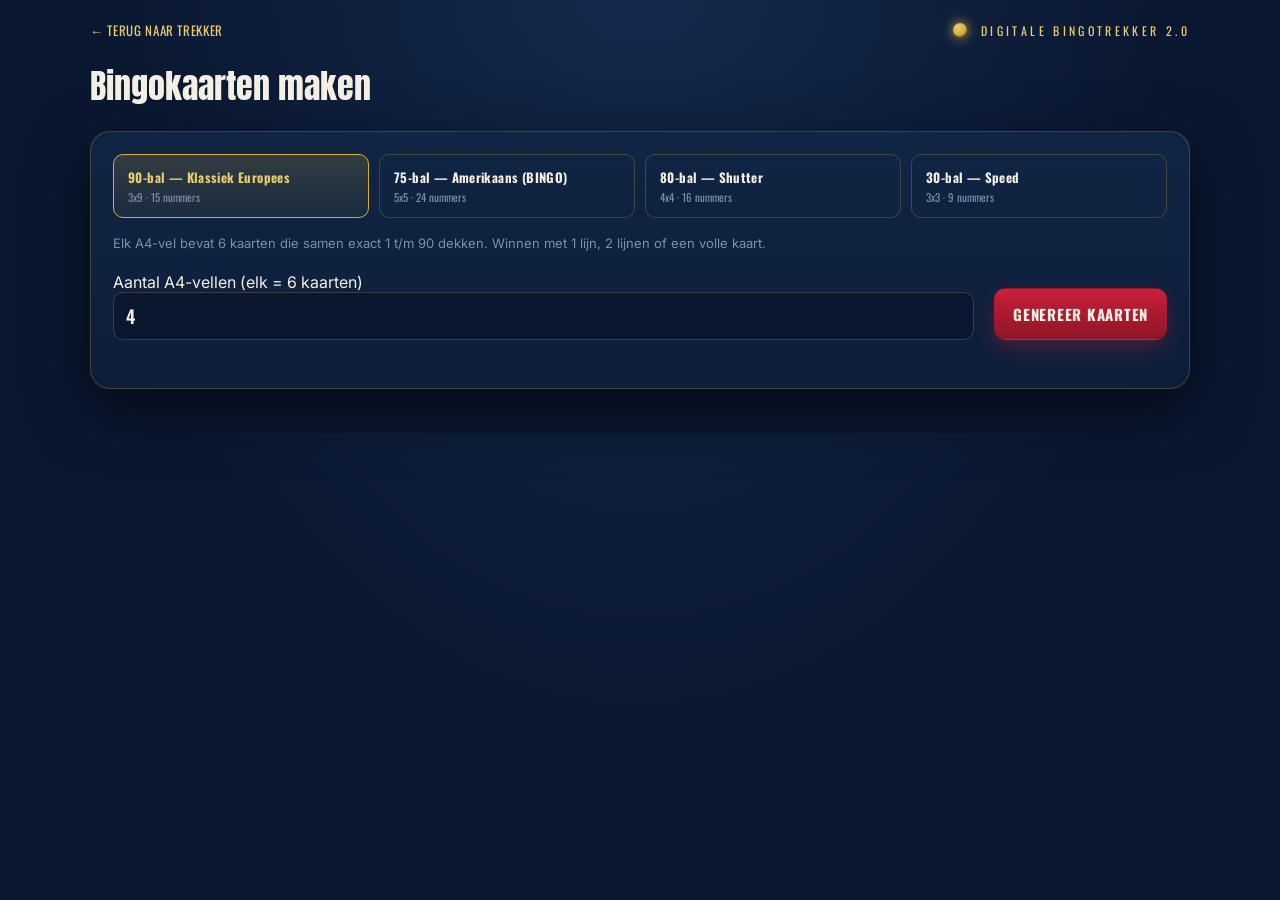
==== bingo-test/cards.html @ 28cbfa83 "Test-update: checker reset-knop + nieuwe print-layout 90-vel" ====
<!DOCTYPE html>
<html lang="nl">
<head>
<meta charset="UTF-8">
<meta name="viewport" content="width=device-width, initial-scale=1.0, viewport-fit=cover">
<title>Bingokaarten maken</title>
<link rel="preconnect" href="https://fonts.googleapis.com">
<link href="https://fonts.googleapis.com/css2?family=Anton&family=Inter:wght@400;600;700;800&family=Oswald:wght@500;600;700&display=swap" rel="stylesheet">
<link rel="stylesheet" href="style.css">
<script src="bingo-common.js"></script>
<script src="vendor-qrcode.min.js"></script>
<style>
  body{ padding: 20px; }
  .wrap{ max-width: 1100px; margin: 0 auto; }
  .topbar{ display:flex; align-items:center; justify-content:space-between; margin-bottom:20px; flex-wrap:wrap; gap:10px; }
  .back-link{ color:var(--gold-soft); font-family:'Oswald',sans-serif; font-size:13px; text-decoration:none; letter-spacing:0.05em; text-transform:uppercase; }
  h1{ font-size: clamp(24px,4vw,34px); margin: 10px 0 20px 0; }

  .gen-panel{ padding:22px; margin-bottom:24px; }
  .variant-row{ display:flex; gap:10px; flex-wrap:wrap; margin-bottom:16px; }
  .variant-btn{
    flex:1; min-width:150px; text-align:left; padding:12px 14px; border-radius:10px;
    border:1px solid var(--line); background:transparent; color:var(--cream); cursor:pointer;
    font-family:'Oswald',sans-serif;
  }
  .variant-btn .v-title{ font-weight:700; font-size:13px; letter-spacing:0.03em; }
  .variant-btn .v-sub{ font-size:11px; color:var(--muted); margin-top:2px; }
  .variant-btn.active{ border-color: var(--gold); background: linear-gradient(180deg, rgba(212,175,55,0.18), rgba(212,175,55,0.05)); }
  .variant-btn.active .v-title{ color: var(--gold-soft); }
  .variant-desc{ font-size:13px; color:var(--muted); font-family:'Inter',sans-serif; margin-bottom:18px; line-height:1.5; }

  .gen-row{ display:flex; gap:20px; flex-wrap:wrap; align-items:flex-end; }
  .gen-field{ flex:1; min-width:160px; }
  .gen-field input{ width:100%; }
  .gen-error{ color:#ff8484; font-size:13px; margin-top:10px; min-height:16px; }

  .actions-row{ display:flex; gap:12px; flex-wrap:wrap; margin-bottom:24px; align-items:center; }

  /* Strip = 1 A4-vel */
  .strip-block{ margin-bottom:34px; }
  .strip-title{
    font-family:'Oswald', sans-serif; font-weight:700; font-size:13px; letter-spacing:0.08em; text-transform:uppercase;
    color: var(--gold-soft); margin-bottom:12px;
  }
  .strip-grid{ display:grid; grid-template-columns: repeat(auto-fill, minmax(240px, 1fr)); gap:16px; }

  .strip-qr-header{
    background:#fff; border-radius:12px; padding:14px 18px;
    display:flex; align-items:center; gap:16px;
    box-shadow: 0 10px 24px rgba(0,0,0,0.35);
    margin-bottom:16px;
  }
  .strip-qr-wrap{ flex-shrink:0; line-height:0; }
  .strip-qr-wrap canvas{ display:block; }
  .strip-qr-label{
    font-family:'Oswald',sans-serif; font-weight:600; font-size:13px; color:#0a1730; line-height:1.4;
  }
  .strip-qr-label strong{ font-family:'Anton',sans-serif; font-size:22px; letter-spacing:0.05em; color:#8f1526; }

  .bingo-card{
    background:#fff; color:#0a1730; border-radius:12px; padding:12px;
    box-shadow: 0 10px 24px rgba(0,0,0,0.35);
    width:100%; max-width:100%;
    box-sizing:border-box;
    overflow:hidden;
  }
  .bingo-card .card-label{
    font-family:'Oswald', sans-serif; font-weight:700; font-size:11px; letter-spacing:0.08em; text-transform:uppercase;
    color:#8f1526; margin-bottom:6px; text-align:center;
  }
  .bingo-header-row{ display:grid; gap:0; margin-bottom:0; border-top:1.5px solid #0a1730; border-left:1.5px solid #0a1730; }
  .bingo-header-cell{
    text-align:center; font-family:'Anton',sans-serif; font-size: clamp(11px,1.6vw,15px);
    color:#8f1526; letter-spacing:0.05em; padding:3px 0;
    border-right:1.5px solid #0a1730; border-bottom:1.5px solid #0a1730;
  }
  .bingo-grid{
    display:grid; gap:0;
    border-top:1.5px solid #0a1730; border-left:1.5px solid #0a1730;
    width:100%; box-sizing:border-box;
  }
  .bingo-cell{
    aspect-ratio:1/1; display:flex; align-items:center; justify-content:center;
    border-right:1.5px solid #0a1730; border-bottom:1.5px solid #0a1730;
    background:#fff;
    font-family:'Oswald', sans-serif; font-weight:700; font-size: clamp(9px, 1.4vw, 13px);
    color:#0a1730;
    min-width:0; min-height:0; width:100%; box-sizing:border-box;
    overflow:hidden;
  }
  .bingo-cell.empty{ background:#fff; }
  .bingo-cell.free{ background:#e4d9b8; color:#8f1526; font-size:8px; letter-spacing:0.04em; }
  .bingo-cell.qr{ background:#0a1730; padding:1px; display:flex; align-items:center; justify-content:center; }
  .bingo-cell.qr canvas{ width:100% !important; height:100% !important; max-width:100%; max-height:100%; display:block; }
  .bingo-cell.interactive{ cursor:pointer; user-select:none; transition: transform 0.15s ease, background 0.15s ease, color 0.15s ease; }
  .bingo-cell.interactive:active{ transform: scale(0.9); }
  .bingo-cell.marked{
    background: radial-gradient(circle at 32% 28%, #ff5b6e 0%, #c8203a 55%, #8f1526 100%) !important;
    color:#fff !important;
    box-shadow: inset 0 0 0 2px rgba(255,255,255,0.35), 0 3px 8px rgba(200,32,58,0.45);
    transform: rotate(-3deg) scale(0.96);
  }
  .eu90-card{ padding:14px; }
  .eu90-card .card-label{ font-size:13px; margin-bottom:8px; }
  .eu90-card .bingo-cell{ aspect-ratio: 1/1.2; font-size: clamp(12px, 2vw, 19px); }
  .eu90-card .card-code{ font-size:11.5px; margin-top:9px; }
  .card-qr-footer{ display:flex; justify-content:center; margin-top:8px; }
  .card-qr-footer canvas{ width:56px !important; height:56px !important; }
  .card-code{
    text-align:center; margin-top:7px;
    font-family:'Oswald', sans-serif; font-weight:600; font-size:10.5px; letter-spacing:0.08em;
    color:#7c8fae;
  }
  .card-footer{ display:flex; justify-content:center; margin-top:8px; }
  .card-footer button{
    font-family:'Oswald',sans-serif; font-size:11px; letter-spacing:0.05em; text-transform:uppercase; font-weight:600;
    background:transparent; border:1px solid #c8203a33; color:#8f1526; border-radius:8px; padding:6px 10px; cursor:pointer;
  }

  /* Print-layout: N kaarten per A4 (2 kolommen), 1 vel per pagina */
  .print-page{ display:none; }
  @media print{
    @page{ size: A4; margin: 8mm; }
    body{ background:#fff !important; padding:0 !important; }
    .no-print{ display:none !important; }
    .bingo-card, .bingo-card *{
      -webkit-print-color-adjust: exact !important;
      print-color-adjust: exact !important;
      color-adjust: exact !important;
    }
    .print-page{
      display:grid;
      grid-template-columns: 1fr 1fr;
      grid-auto-rows: 1fr;
      gap: 8mm;
      width: 100%;
      height: 100vh;
      page-break-after: always;
      break-after: page;
      padding: 8mm;
    }
    .print-page .bingo-card{ box-shadow:none; border:1px solid #ccc; break-inside: avoid; }

    .print-page.eu90-page{
      display:flex; flex-direction:column;
      grid-template-columns: none;
      height:100vh; width:100%; padding:8mm; box-sizing:border-box;
    }
    .print-page.eu90-page .strip-qr-header{
      box-shadow:none; border:1px solid #ccc; margin-bottom:5mm; flex-shrink:0;
      align-self:flex-end; width:fit-content;
    }
    .print-card-grid{
      display:flex; flex-direction:column; gap:2mm; flex:1; min-height:0;
    }
    .print-card-row{
      display:flex; align-items:center; gap:3mm; flex:1 1 0; min-height:0;
    }
    .print-card-row .print-row-grid{ flex:1 1 auto; height:100%; display:flex; align-items:center; min-width:0; }
    .print-card-row .print-row-grid .bingo-grid{ height:100%; width:100%; }
    .print-card-row .print-row-grid .bingo-cell{ aspect-ratio:1/1; height:100%; width:auto; }
    .print-card-row .print-row-meta{
      flex:0 0 14mm; display:flex; flex-direction:row; justify-content:center; align-items:center; gap:2mm; height:100%;
    }
    .print-row-label{
      font-family:'Oswald', sans-serif; font-weight:700; font-size:11px; letter-spacing:0.04em; text-transform:uppercase;
      color:#8f1526; writing-mode: vertical-rl; text-orientation:mixed; white-space:nowrap;
    }
    .print-row-code{
      font-family:'Oswald', sans-serif; font-weight:600; font-size:8px; letter-spacing:0.02em;
      color:#7c8fae; writing-mode: vertical-rl; text-orientation:mixed; white-space:nowrap;
    }
  }

  /* Digitale volledig-scherm weergave van 1 kaart */
  #singleView{
    display:none;
    position:fixed; inset:0; z-index:1000;
    background: radial-gradient(ellipse at 50% 0%, #142a4d 0%, var(--navy-deep) 60%);
    align-items:center; justify-content:center; padding: 20px; overflow-y:auto;
  }
  #singleView.active{ display:flex; }
  #singleView .bingo-card{ width:min(420px, 92vw); }
  #singleView .bingo-cell{ font-size: clamp(13px, 3.2vw, 20px); }
  #singleView .card-code{ font-size:13px; margin-top:12px; }
</style>
</head>
<body>

<div class="wrap" id="generatorView">
  <div class="topbar no-print">
    <a href="index.html" class="back-link">&larr; Terug naar trekker</a>
    <div class="brand"><div class="dot"></div><span>Digitale bingotrekker 2.0</span></div>
  </div>
  <h1 class="no-print">Bingokaarten maken</h1>

  <div class="panel gen-panel no-print">
    <div class="variant-row" id="variantRow"></div>
    <div class="variant-desc" id="variantDesc"></div>
    <div class="gen-row">
      <div class="gen-field">
        <label for="countInput" id="countLabelField">Aantal A4-vellen (elk = 6 kaarten)</label>
        <input type="number" id="countInput" value="4" min="1" max="300">
      </div>
      <button class="btn primary" id="generateBtn">Genereer kaarten</button>
    </div>
    <div class="gen-error" id="genError"></div>
  </div>

  <div class="actions-row no-print" id="actionsRow" style="display:none;">
    <button class="btn gold" id="printBtn">Print / download PDF</button>
    <span class="field hint" id="countLabel"></span>
  </div>

  <div id="stripsArea" class="no-print"></div>
  <div id="printArea"></div>
</div>

<div id="singleView">
  <div style="width:min(420px,92vw);">
    <div style="display:flex; justify-content:space-between; align-items:center; margin-bottom:14px; gap:8px;">
      <button class="btn ghost" id="singleClose" style="padding:8px 14px; font-size:12px;">&larr; Sluiten</button>
      <button class="btn ghost" id="clearMarksBtn" style="padding:8px 14px; font-size:12px;">Wis markeringen</button>
      <button class="btn gold" id="singleShare" style="padding:8px 14px; font-size:12px;">Link kopiëren</button>
    </div>
    <div class="bingo-card" id="singleCard"></div>
    <div class="field hint" id="shareHint" style="text-align:center; margin-top:12px;"></div>
  </div>
</div>

<script>
(function(){
  const variantRow = document.getElementById('variantRow');
  const variantDesc = document.getElementById('variantDesc');
  const countLabelField = document.getElementById('countLabelField');
  const countInput = document.getElementById('countInput');
  const generateBtn = document.getElementById('generateBtn');
  const genError = document.getElementById('genError');
  const stripsArea = document.getElementById('stripsArea');
  const printArea = document.getElementById('printArea');
  const actionsRow = document.getElementById('actionsRow');
  const countLabel = document.getElementById('countLabel');
  const printBtn = document.getElementById('printBtn');
  const generatorView = document.getElementById('generatorView');
  const singleView = document.getElementById('singleView');
  const singleCard = document.getElementById('singleCard');
  const singleClose = document.getElementById('singleClose');
  const clearMarksBtn = document.getElementById('clearMarksBtn');
  const singleShare = document.getElementById('singleShare');
  const shareHint = document.getElementById('shareHint');

  let currentVariant = BINGO_VARIANTS[DEFAULT_VARIANT_ID];
  let currentSingleCard = null;
  let currentMarks = new Set();

  /* ---------- Variant-keuze ---------- */
  Object.values(BINGO_VARIANTS).forEach(v => {
    const btn = document.createElement('button');
    btn.className = 'variant-btn' + (v.id === currentVariant.id ? ' active' : '');
    btn.dataset.variant = v.id;
    btn.innerHTML = '<div class="v-title">' + v.label + '</div><div class="v-sub">' + v.rows + 'x' + v.cols + ' \u00b7 ' + v.numbersPerCard + ' nummers</div>';
    btn.onclick = () => selectVariant(v.id);
    variantRow.appendChild(btn);
  });

  function selectVariant(id){
    currentVariant = BINGO_VARIANTS[id];
    variantRow.querySelectorAll('.variant-btn').forEach(b => b.classList.toggle('active', b.dataset.variant === id));
    variantDesc.textContent = currentVariant.description;
    countLabelField.textContent = currentVariant.id === 'eu90'
      ? 'Aantal A4-vellen (elk = 6 kaarten)'
      : 'Aantal kaarten (' + currentVariant.cardsPerPage + ' per A4-vel)';
    const defaultCounts = { eu90: 4, speed30: 12 };
    countInput.value = defaultCounts[currentVariant.id] ?? currentVariant.cardsPerPage;
    stripsArea.innerHTML = ''; printArea.innerHTML = ''; actionsRow.style.display = 'none'; genError.textContent = '';
    try{ localStorage.setItem('bingo2-variant', id); }catch(e){}
  }
  selectVariant(currentVariant.id);

  /* ---------- Kaart-DOM opbouwen ---------- */
  function buildCardDOM(card, globalIndex, variant, interactive){
    const wrap = document.createElement('div');
    wrap.className = 'bingo-card';
    if(variant.id === 'eu90') wrap.classList.add('eu90-card');

    const label = document.createElement('div');
    label.className = 'card-label';
    label.textContent = variant.id === 'eu90'
      ? 'Kaart ' + String(card.ticketIndex + 1).padStart(2, '0')
      : 'Kaart ' + (globalIndex + 1);
    wrap.appendChild(label);

    if(variant.columnLetters){
      const headerRow = document.createElement('div');
      headerRow.className = 'bingo-header-row';
      headerRow.style.gridTemplateColumns = 'repeat(' + variant.cols + ', minmax(0,1fr))';
      variant.columnLetters.forEach(l => {
        const h = document.createElement('div');
        h.className = 'bingo-header-cell';
        h.textContent = l;
        headerRow.appendChild(h);
      });
      wrap.appendChild(headerRow);
    }

    const grid = document.createElement('div');
    grid.className = 'bingo-grid';
    grid.style.gridTemplateColumns = 'repeat(' + variant.cols + ', minmax(0,1fr))';

    for(let r=0;r<variant.rows;r++){
      for(let c=0;c<variant.cols;c++){
        const cell = document.createElement('div');
        const val = card.grid[r][c];

        if(val === 'FREE'){
          cell.className = 'bingo-cell free';
          cell.textContent = 'FREE';
        } else if(val !== null){
          cell.className = 'bingo-cell';
          if(variant.columnColors){ cell.style.boxShadow = 'inset 0 3px 0 ' + variant.columnColors[c]; }
          cell.textContent = val;
          if(interactive){
            cell.classList.add('interactive');
            cell.dataset.number = val;
            cell.addEventListener('click', () => toggleMark(cell));
          }
        } else {
          cell.className = 'bingo-cell empty';
        }
        grid.appendChild(cell);
      }
    }
    wrap.appendChild(grid);

    const codeLine = document.createElement('div');
    codeLine.className = 'card-code';
    codeLine.textContent = 'Code: ' + card.code;
    wrap.appendChild(codeLine);

    if(variant.id !== 'eu90'){
      const qrFooter = document.createElement('div');
      qrFooter.className = 'card-qr-footer';
      const qrCanvas = document.createElement('canvas');
      qrFooter.appendChild(qrCanvas);
      wrap.appendChild(qrFooter);
      QRCode.toCanvas(qrCanvas, encodeCardQR(card), {
        width: 90, margin: 0,
        color: { dark: '#0a1730', light: '#ffffff' }
      }, function(err){ if(err) console.error('QR error:', err); });
    }

    const footer = document.createElement('div');
    footer.className = 'card-footer no-print';
    const viewBtn = document.createElement('button');
    viewBtn.textContent = 'Digitaal bekijken';
    viewBtn.onclick = () => openSingleView(card, globalIndex, variant);
    footer.appendChild(viewBtn);
    wrap.appendChild(footer);

    return wrap;
  }

  /* ---------- 90-bal print: kaarten onder elkaar, rooster + smalle rand met kaartnummer/code ---------- */
  function buildEu90PrintRow(card){
    const row = document.createElement('div');
    row.className = 'print-card-row';

    const gridWrap = document.createElement('div');
    gridWrap.className = 'print-row-grid';
    const grid = document.createElement('div');
    grid.className = 'bingo-grid';
    grid.style.gridTemplateColumns = 'repeat(' + currentVariant.cols + ', minmax(0,1fr))';
    for(let r=0;r<currentVariant.rows;r++){
      for(let c=0;c<currentVariant.cols;c++){
        const cell = document.createElement('div');
        const val = card.grid[r][c];
        if(val === 'FREE'){ cell.className = 'bingo-cell free'; cell.textContent = 'FREE'; }
        else if(val !== null){ cell.className = 'bingo-cell'; cell.textContent = val; }
        else{ cell.className = 'bingo-cell empty'; }
        grid.appendChild(cell);
      }
    }
    gridWrap.appendChild(grid);
    row.appendChild(gridWrap);

    const meta = document.createElement('div');
    meta.className = 'print-row-meta';
    const label = document.createElement('div');
    label.className = 'print-row-label';
    label.textContent = 'Kaart ' + String(card.ticketIndex + 1).padStart(2, '0');
    meta.appendChild(label);
    const code = document.createElement('div');
    code.className = 'print-row-code';
    code.textContent = card.code;
    meta.appendChild(code);
    row.appendChild(meta);

    return row;
  }

  /* ---------- Gedeelde grote QR bovenaan een 90-bal vel ---------- */
  function buildStripHeader(strip){
    const header = document.createElement('div');
    header.className = 'strip-qr-header';

    const qrWrap = document.createElement('div');
    qrWrap.className = 'strip-qr-wrap';
    const canvas = document.createElement('canvas');
    qrWrap.appendChild(canvas);
    header.appendChild(qrWrap);

    const label = document.createElement('div');
    label.className = 'strip-qr-label';
    const seedBody = seedToSafeCode(strip.seed);
    const seedCode = seedBody + checksumChar(seedBody);
    label.innerHTML = 'Scan voor kaart 01\u201306<br><strong>' + seedCode + '</strong>';
    header.appendChild(label);

    QRCode.toCanvas(canvas, encodeStripQR(strip.seed), {
      width: 170, margin: 2,
      color: { dark: '#0a1730', light: '#ffffff' }
    }, function(err){ if(err) console.error('QR error:', err); });

    return header;
  }

  function renderPages(pages){
    stripsArea.innerHTML = '';
    printArea.innerHTML = '';
    let globalIndex = 0;
    let totalCards = 0;

    pages.forEach((pageCards, pi) => {
      totalCards += pageCards.length;

      const block = document.createElement('div');
      block.className = 'strip-block';
      const title = document.createElement('div');
      title.className = 'strip-title';
      title.textContent = 'A4-vel ' + (pi + 1) + ' \u2014 ' + pageCards.length + ' kaart' + (pageCards.length === 1 ? '' : 'en');
      block.appendChild(title);

      const sgrid = document.createElement('div');
      sgrid.className = 'strip-grid';
      pageCards.forEach((card) => {
        sgrid.appendChild(buildCardDOM(card, globalIndex, currentVariant));
        globalIndex++;
      });
      block.appendChild(sgrid);
      stripsArea.appendChild(block);

      const page = document.createElement('div');
      page.className = 'print-page';
      let printIdx = pi * currentVariant.cardsPerPage;
      pageCards.forEach((card) => {
        page.appendChild(buildCardDOM(card, printIdx, currentVariant));
        printIdx++;
      });
      printArea.appendChild(page);
    });

    actionsRow.style.display = totalCards ? 'flex' : 'none';
    countLabel.textContent = pages.length + ' vel' + (pages.length === 1 ? '' : 'len') + ' \u2014 ' + totalCards + ' kaarten totaal';
  }

  /* 90-bal: elk vel heeft 1 gedeelde grote QR bovenaan i.p.v. losse QR's per kaart. */
  function renderEu90Pages(strips){
    stripsArea.innerHTML = '';
    printArea.innerHTML = '';
    let totalCards = 0;

    strips.forEach((strip, pi) => {
      totalCards += strip.tickets.length;

      const block = document.createElement('div');
      block.className = 'strip-block';
      const title = document.createElement('div');
      title.className = 'strip-title';
      title.textContent = 'A4-vel ' + (pi + 1) + ' \u2014 dekt volledig 1 t/m 90';
      block.appendChild(title);
      block.appendChild(buildStripHeader(strip));

      const sgrid = document.createElement('div');
      sgrid.className = 'strip-grid';
      strip.tickets.forEach((card, i) => {
        sgrid.appendChild(buildCardDOM(card, pi * 6 + i, currentVariant));
      });
      block.appendChild(sgrid);
      stripsArea.appendChild(block);

      const page = document.createElement('div');
      page.className = 'print-page eu90-page';
      page.appendChild(buildStripHeader(strip));
      const pgrid = document.createElement('div');
      pgrid.className = 'print-card-grid';
      strip.tickets.forEach((card) => {
        pgrid.appendChild(buildEu90PrintRow(card));
      });
      page.appendChild(pgrid);
      printArea.appendChild(page);
    });

    actionsRow.style.display = totalCards ? 'flex' : 'none';
    countLabel.textContent = strips.length + ' vel' + (strips.length === 1 ? '' : 'len') + ' \u2014 ' + totalCards + ' kaarten totaal';
  }

  generateBtn.onclick = () => {
    const n = parseInt(countInput.value, 10);
    if(!n || n < 1 || n > 300){ genError.textContent = 'Kies een geldig aantal (1 t/m 300).'; return; }
    genError.textContent = '';
    try{
      if(currentVariant.id === 'eu90'){
        const strips = generateStrips(n);
        renderEu90Pages(strips);
      } else {
        const cards = generateCardsForVariant(currentVariant, n);
        const pages = paginateCards(cards, currentVariant.cardsPerPage);
        renderPages(pages);
      }
    }catch(err){
      console.error('Kaartgeneratie mislukt:', err);
      genError.textContent = 'Er ging iets mis bij het genereren van de kaarten. Probeer de pagina te herladen.';
    }
  };

  printBtn.onclick = () => { window.print(); };

  /* ---------- Markeringen (digitale weergave) ---------- */
  function marksStorageKey(card){ return 'bingo2-marks:' + card.code; }
  function loadMarks(card){
    try{
      const raw = localStorage.getItem(marksStorageKey(card));
      return raw ? new Set(JSON.parse(raw)) : new Set();
    }catch(e){ return new Set(); }
  }
  function saveMarks(card, marksSet){
    try{ localStorage.setItem(marksStorageKey(card), JSON.stringify(Array.from(marksSet))); }catch(e){}
  }
  function toggleMark(cell){
    const n = Number(cell.dataset.number);
    if(currentMarks.has(n)){ currentMarks.delete(n); cell.classList.remove('marked'); }
    else{ currentMarks.add(n); cell.classList.add('marked'); }
    saveMarks(currentSingleCard, currentMarks);
  }
  function applyMarks(){
    singleCard.querySelectorAll('.bingo-cell.interactive').forEach(cell => {
      const n = Number(cell.dataset.number);
      cell.classList.toggle('marked', currentMarks.has(n));
    });
  }

  function openSingleView(card, index, variant){
    currentSingleCard = card;
    currentMarks = loadMarks(card);
    singleCard.innerHTML = '';
    const cardDOM = buildCardDOM(card, index, variant, true);
    const footer = cardDOM.querySelector('.card-footer');
    if(footer) footer.remove();
    const qrFooters = cardDOM.querySelectorAll('.card-qr-footer');
    qrFooters.forEach(f => f.remove());
    singleCard.appendChild(cardDOM);
    applyMarks();
    shareHint.textContent = '';
    singleView.classList.add('active');
  }
  singleClose.onclick = () => { singleView.classList.remove('active'); };
  clearMarksBtn.onclick = () => {
    if(!currentSingleCard) return;
    currentMarks = new Set();
    saveMarks(currentSingleCard, currentMarks);
    applyMarks();
  };
  singleShare.onclick = () => {
    if(!currentSingleCard) return;
    const url = window.location.origin + window.location.pathname.replace('cards.html','') + 'cards.html?view=' + encodeURIComponent(encodeCardQR(currentSingleCard)) + '&code=' + encodeURIComponent(currentSingleCard.code);
    navigator.clipboard.writeText(url).then(() => {
      shareHint.textContent = 'Link gekopieerd \u2014 kan je delen met de speler.';
    }).catch(() => { shareHint.textContent = url; });
  };

  /* ---------- Digitale losse weergave via URL: cards.html?view=<CARD2:...>&code=<code> ---------- */
  const params = new URLSearchParams(window.location.search);
  const viewParam = params.get('view');
  if(viewParam){
    const cardData = decodeCardQR(decodeURIComponent(viewParam));
    if(cardData){
      generatorView.style.display = 'none';
      const variant = BINGO_VARIANTS[cardData.variantId] || BINGO_VARIANTS.eu90;
      const fakeCard = { variantId: cardData.variantId, grid: cardData.grid, code: params.get('code') || '\u2014' };
      openSingleView(fakeCard, 0, variant);
    }
  }
})();
</script>
</body>
</html>
---- bingo-test/style.css ----
:root{
  --navy-deep: #0a1730;
  --navy-panel: #102544;
  --navy-panel-2: #0d1e3a;
  --red: #c8203a;
  --red-dark: #8f1526;
  --gold: #d4af37;
  --gold-soft: #e8cd6f;
  --cream: #f4efe3;
  --muted: #7c8fae;
  --line: rgba(212,175,55,0.25);
  --green: #2fae66;
}
*{box-sizing:border-box; -webkit-tap-highlight-color: transparent;}
html,body{
  margin:0; padding:0; min-height:100%;
  background: radial-gradient(ellipse at 50% 0%, #142a4d 0%, var(--navy-deep) 60%);
  color: var(--cream);
  font-family:'Inter', sans-serif;
}
h1,h2,h3{ font-family:'Anton', sans-serif; font-weight:400; margin:0; }
.brand{ display:flex; align-items:center; gap:14px; }
.brand .dot{
  width:14px; height:14px; border-radius:50%;
  background: radial-gradient(circle at 35% 30%, var(--gold-soft), var(--gold) 55%, var(--red-dark) 100%);
  box-shadow: 0 0 12px var(--gold);
}
.brand span{
  font-family:'Oswald', sans-serif; letter-spacing:0.28em; font-size:12px;
  color:var(--gold-soft); text-transform:uppercase;
}
.panel{
  background: linear-gradient(180deg, var(--navy-panel), var(--navy-panel-2));
  border:1px solid var(--line);
  border-radius:20px;
  box-shadow: 0 20px 60px rgba(0,0,0,0.5);
}
.btn{
  font-family:'Oswald', sans-serif; font-weight:700; letter-spacing:0.05em; text-transform:uppercase;
  font-size:15px;
  padding:14px 18px;
  border-radius:12px; border:1px solid var(--line);
  background: var(--navy-panel);
  color: var(--cream);
  cursor:pointer;
}
.btn:active{ transform: scale(0.97); }
.btn.primary{
  background: linear-gradient(180deg, var(--red), var(--red-dark));
  border-color: transparent;
  box-shadow: 0 8px 20px rgba(200,32,58,0.3);
}
.btn.gold{
  background: linear-gradient(180deg, var(--gold-soft), var(--gold));
  color: var(--navy-deep);
  border-color: transparent;
}
.btn.ghost{ background: transparent; }
.btn.green{
  background: linear-gradient(180deg, #4ad080, var(--green));
  border-color: transparent;
  color: var(--navy-deep);
}
.btn[disabled]{ opacity:0.4; cursor:not-allowed; }

.field label{
  display:block; font-family:'Oswald', sans-serif; font-size:13px;
  letter-spacing:0.08em; text-transform:uppercase; color:var(--muted); margin-bottom:8px;
}
.field .hint{ font-size:12.5px; color:var(--muted); margin-top:6px; }
input[type=number], input[type=text]{
  background: var(--navy-deep);
  border:1px solid var(--line);
  color:var(--cream);
  font-family:'Oswald', sans-serif;
  font-size:18px; font-weight:600;
  border-radius:10px; padding:10px 12px;
}

/* Modal overlay pattern */
.overlay{
  display:none;
  position:fixed; inset:0; z-index:500;
  background: rgba(6,13,26,0.78);
  align-items:center; justify-content:center;
  padding: 20px;
}
.overlay.active{ display:flex; }
.overlay .card{
  width:min(460px, 94vw);
  max-height:92vh; overflow-y:auto;
  padding: clamp(20px,3vw,32px);
  text-align:center;
}
.overlay h3{ font-size: clamp(20px,3vw,26px); margin-bottom:10px; }
.overlay p{ font-family:'Inter',sans-serif; font-size:14.5px; color:var(--muted); line-height:1.5; margin:0 0 20px 0; }

::-webkit-scrollbar{ width:8px; }
::-webkit-scrollbar-thumb{ background: var(--line); border-radius:8px; }

/* ---------- Hit/miss visualisatie na check ---------- */
.check-grid{
  display:grid; grid-template-columns: repeat(9, minmax(0,1fr)); gap:3px;
  margin: 14px 0; width:100%;
}
.check-cell{
  aspect-ratio:1/1; display:flex; align-items:center; justify-content:center;
  border-radius:4px; font-family:'Oswald',sans-serif; font-weight:700;
  font-size: clamp(9px, 2.6vw, 13px); min-width:0; min-height:0; box-sizing:border-box;
}
.check-cell.empty{ background:transparent; }
.check-cell.hit{ background: linear-gradient(180deg, #4ad080, var(--green)); color:#0a1730; }
.check-cell.miss{ background: linear-gradient(180deg, #ff5b6e, var(--red-dark)); color:#fff; }
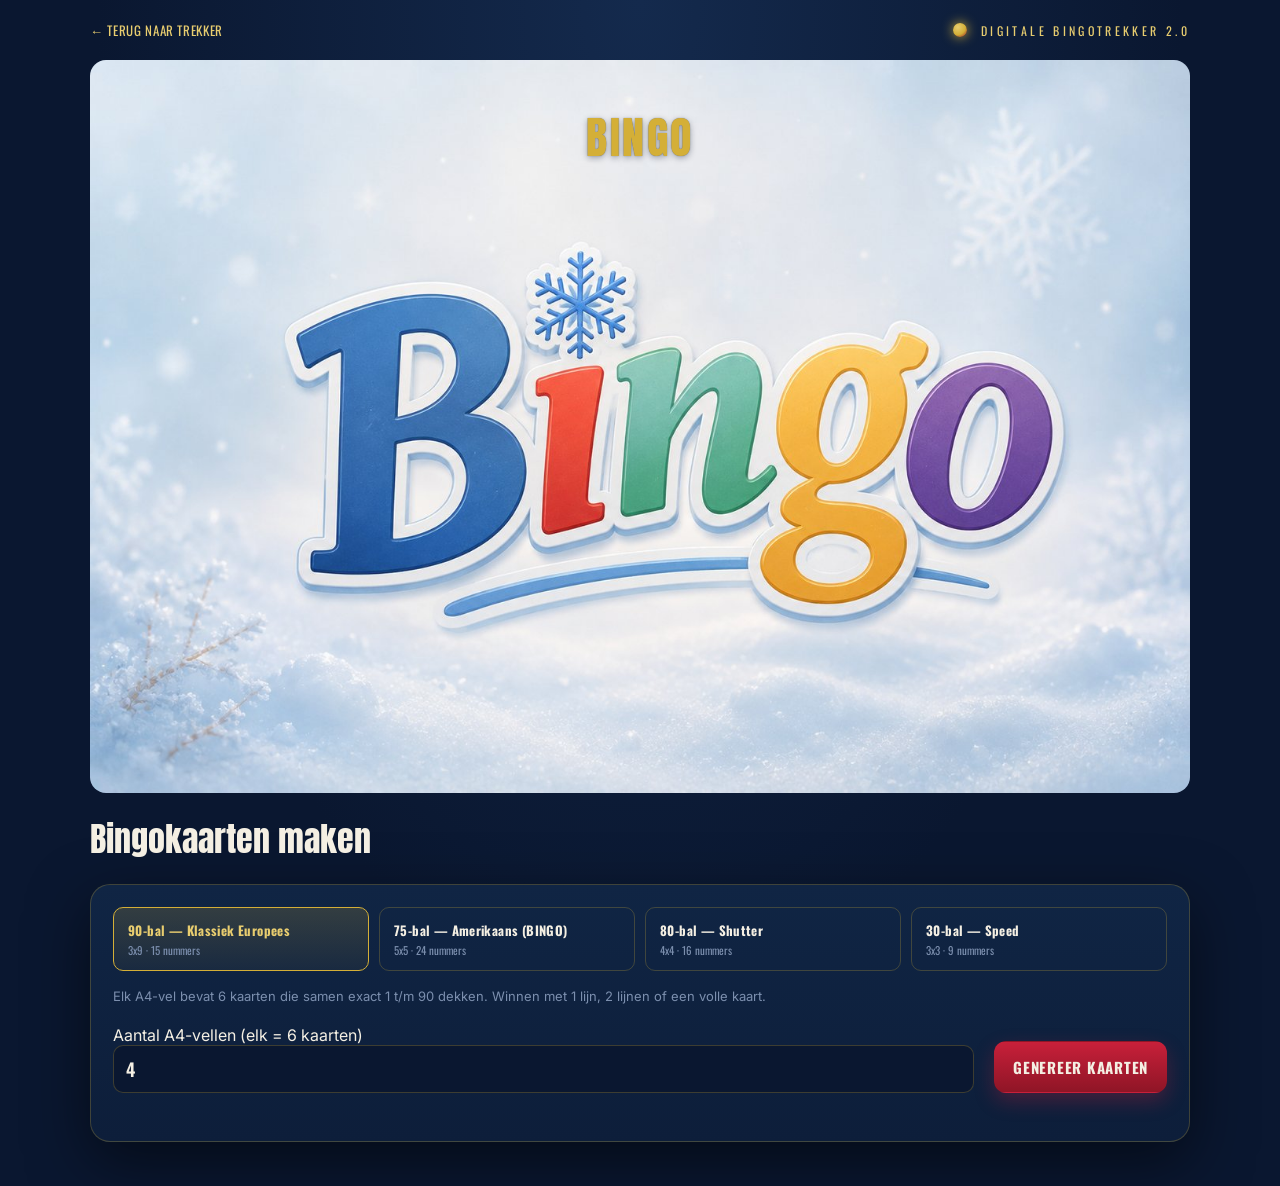
==== commit 672ebc70: "Winterse Bingo-banner bovenaan de kaartjesmaker toegevoegd" ====
--- a/bingo-test/cards.html
+++ b/bingo-test/cards.html
@@ -15,6 +15,18 @@
   .topbar{ display:flex; align-items:center; justify-content:space-between; margin-bottom:20px; flex-wrap:wrap; gap:10px; }
   .back-link{ color:var(--gold-soft); font-family:'Oswald',sans-serif; font-size:13px; text-decoration:none; letter-spacing:0.05em; text-transform:uppercase; }
   h1{ font-size: clamp(24px,4vw,34px); margin: 10px 0 20px 0; }
+  .header-banner{
+    position:relative; width:100%; border-radius:16px; overflow:hidden; margin:10px 0 20px 0;
+    aspect-ratio: 1400/933;
+  }
+  .header-banner img{ width:100%; height:100%; object-fit:cover; display:block; }
+  .header-banner .banner-text{
+    position:absolute; top:6%; left:0; right:0; text-align:center;
+    font-family:'Anton', sans-serif; letter-spacing:0.06em; text-transform:uppercase;
+    font-size: clamp(20px, 4.5vw, 44px);
+    color:#d4af37;
+    text-shadow: 0 2px 6px rgba(10,20,40,0.35), 0 0 1px rgba(10,20,40,0.5);
+  }
 
   .gen-panel{ padding:22px; margin-bottom:24px; }
   .variant-row{ display:flex; gap:10px; flex-wrap:wrap; margin-bottom:16px; }
@@ -120,7 +132,7 @@
   /* Print-layout: N kaarten per A4 (2 kolommen), 1 vel per pagina */
   .print-page{ display:none; }
   @media print{
-    @page{ size: A4; margin: 8mm; }
+    @page{ size: A4; margin: 6mm; }
     body{ background:#fff !important; padding:0 !important; }
     .no-print{ display:none !important; }
     .bingo-card, .bingo-card *{
@@ -143,22 +155,23 @@
 
     .print-page.eu90-page{
       display:flex; flex-direction:column;
-      grid-template-columns: none;
-      height:100vh; width:100%; padding:8mm; box-sizing:border-box;
+      width:198mm; height:285mm; padding:5mm; box-sizing:border-box; gap:0;
     }
     .print-page.eu90-page .strip-qr-header{
-      box-shadow:none; border:1px solid #ccc; margin-bottom:5mm; flex-shrink:0;
+      box-shadow:none; border:1px solid #ccc; margin-bottom:1.5mm; flex-shrink:0;
       align-self:flex-end; width:fit-content;
-    }
+      flex-direction:column; align-items:center; gap:3px; padding:4px 8px;
+    }
+    .print-page.eu90-page .strip-qr-label{ text-align:center; font-size:9px; }
+    .print-page.eu90-page .strip-qr-label strong{ font-size:13px; }
     .print-card-grid{
-      display:flex; flex-direction:column; gap:2mm; flex:1; min-height:0;
+      display:flex; flex-direction:column; gap:1.2mm;
     }
     .print-card-row{
-      display:flex; align-items:center; gap:3mm; flex:1 1 0; min-height:0;
-    }
-    .print-card-row .print-row-grid{ flex:1 1 auto; height:100%; display:flex; align-items:center; min-width:0; }
-    .print-card-row .print-row-grid .bingo-grid{ height:100%; width:100%; }
-    .print-card-row .print-row-grid .bingo-cell{ aspect-ratio:1/1; height:100%; width:auto; }
+      display:flex; align-items:center; gap:4mm; height:38mm; flex-shrink:0;
+    }
+    .print-card-row .print-row-grid{ display:flex; align-items:center; min-width:0; }
+    .print-card-row .print-row-grid .bingo-cell{ aspect-ratio:auto; font-size:10.5pt; }
     .print-card-row .print-row-meta{
       flex:0 0 14mm; display:flex; flex-direction:row; justify-content:center; align-items:center; gap:2mm; height:100%;
     }
@@ -192,6 +205,12 @@
     <a href="index.html" class="back-link">&larr; Terug naar trekker</a>
     <div class="brand"><div class="dot"></div><span>Digitale bingotrekker 2.0</span></div>
   </div>
+
+  <div class="header-banner no-print">
+    <img src="header-winter.jpg" alt="Bingo">
+    <div class="banner-text">Bingo</div>
+  </div>
+
   <h1 class="no-print">Bingokaarten maken</h1>
 
   <div class="panel gen-panel no-print">
@@ -369,7 +388,9 @@
     gridWrap.className = 'print-row-grid';
     const grid = document.createElement('div');
     grid.className = 'bingo-grid';
-    grid.style.gridTemplateColumns = 'repeat(' + currentVariant.cols + ', minmax(0,1fr))';
+    grid.style.gridTemplateColumns = 'repeat(' + currentVariant.cols + ', 12.3mm)';
+    grid.style.gridAutoRows = '12.3mm';
+    grid.style.width = 'fit-content';
     for(let r=0;r<currentVariant.rows;r++){
       for(let c=0;c<currentVariant.cols;c++){
         const cell = document.createElement('div');
@@ -399,7 +420,7 @@
   }
 
   /* ---------- Gedeelde grote QR bovenaan een 90-bal vel ---------- */
-  function buildStripHeader(strip){
+  function buildStripHeader(strip, qrSize){
     const header = document.createElement('div');
     header.className = 'strip-qr-header';
 
@@ -417,7 +438,7 @@
     header.appendChild(label);
 
     QRCode.toCanvas(canvas, encodeStripQR(strip.seed), {
-      width: 170, margin: 2,
+      width: qrSize || 170, margin: 2,
       color: { dark: '#0a1730', light: '#ffffff' }
     }, function(err){ if(err) console.error('QR error:', err); });
 
@@ -490,7 +511,7 @@
 
       const page = document.createElement('div');
       page.className = 'print-page eu90-page';
-      page.appendChild(buildStripHeader(strip));
+      page.appendChild(buildStripHeader(strip, 100));
       const pgrid = document.createElement('div');
       pgrid.className = 'print-card-grid';
       strip.tickets.forEach((card) => {
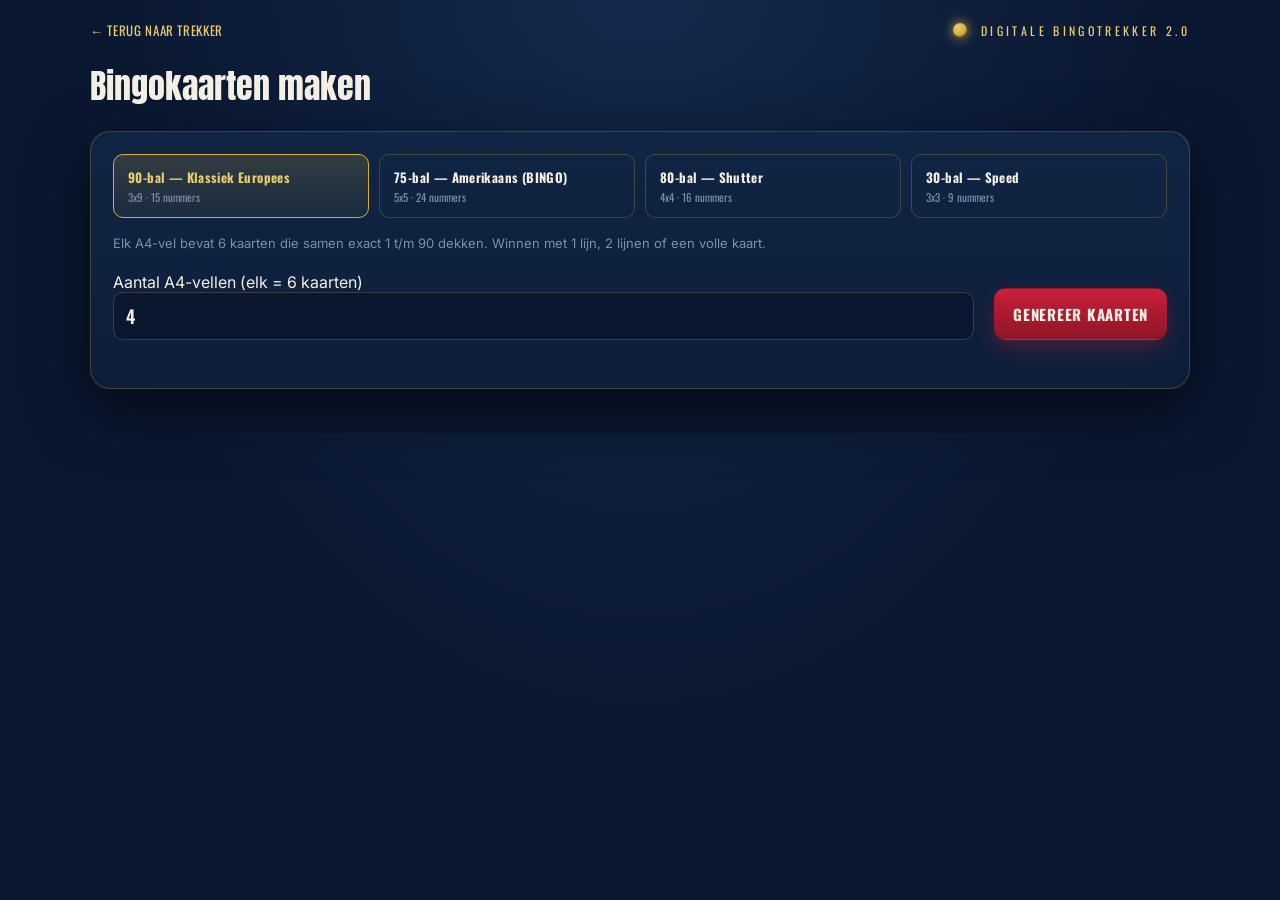
==== commit d878b970: "Banner weer verwijderd, terug naar alleen de print-layout aanpassingen" ====
--- a/bingo-test/cards.html
+++ b/bingo-test/cards.html
@@ -15,18 +15,6 @@
   .topbar{ display:flex; align-items:center; justify-content:space-between; margin-bottom:20px; flex-wrap:wrap; gap:10px; }
   .back-link{ color:var(--gold-soft); font-family:'Oswald',sans-serif; font-size:13px; text-decoration:none; letter-spacing:0.05em; text-transform:uppercase; }
   h1{ font-size: clamp(24px,4vw,34px); margin: 10px 0 20px 0; }
-  .header-banner{
-    position:relative; width:100%; border-radius:16px; overflow:hidden; margin:10px 0 20px 0;
-    aspect-ratio: 1400/933;
-  }
-  .header-banner img{ width:100%; height:100%; object-fit:cover; display:block; }
-  .header-banner .banner-text{
-    position:absolute; top:6%; left:0; right:0; text-align:center;
-    font-family:'Anton', sans-serif; letter-spacing:0.06em; text-transform:uppercase;
-    font-size: clamp(20px, 4.5vw, 44px);
-    color:#d4af37;
-    text-shadow: 0 2px 6px rgba(10,20,40,0.35), 0 0 1px rgba(10,20,40,0.5);
-  }
 
   .gen-panel{ padding:22px; margin-bottom:24px; }
   .variant-row{ display:flex; gap:10px; flex-wrap:wrap; margin-bottom:16px; }
@@ -204,11 +192,6 @@
   <div class="topbar no-print">
     <a href="index.html" class="back-link">&larr; Terug naar trekker</a>
     <div class="brand"><div class="dot"></div><span>Digitale bingotrekker 2.0</span></div>
-  </div>
-
-  <div class="header-banner no-print">
-    <img src="header-winter.jpg" alt="Bingo">
-    <div class="banner-text">Bingo</div>
   </div>
 
   <h1 class="no-print">Bingokaarten maken</h1>
